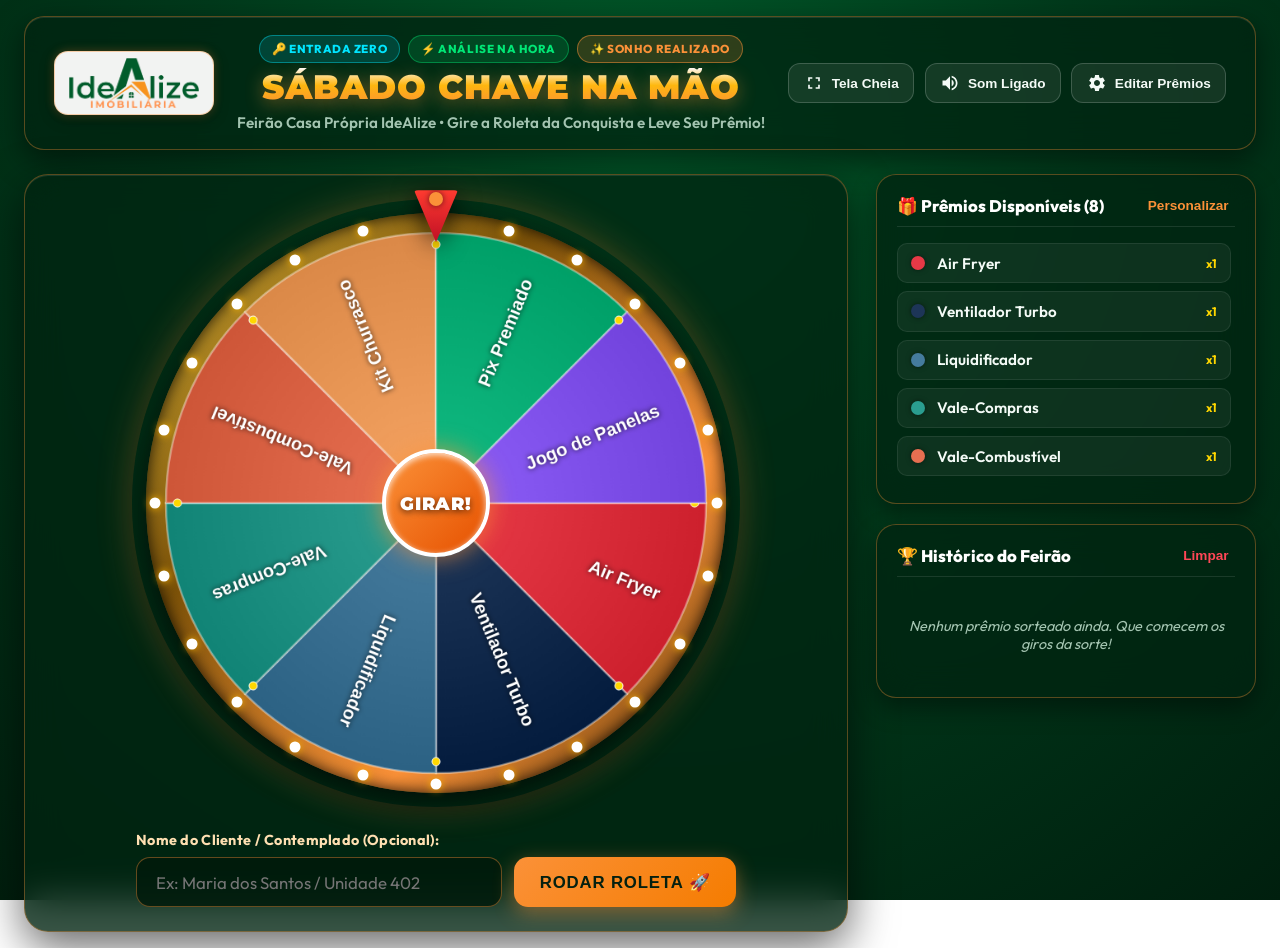
==== index.html @ e8b7c0fc "Roleta IdeAlize Imobiliaria" ====
<!DOCTYPE html>
<html lang="pt-BR">
<head>
  <meta charset="UTF-8">
  <meta name="viewport" content="width=device-width, initial-scale=1.0">
  <title>Roleta Premiada - Sábado Sonho Real</title>
  <link rel="stylesheet" href="style.css">
  <link rel="preconnect" href="https://fonts.googleapis.com">
  <link rel="preconnect" href="https://fonts.gstatic.com" crossorigin>
  <link href="https://fonts.googleapis.com/css2?family=Montserrat:wght@400;600;700;800;900&family=Outfit:wght@400;600;700;900&display=swap" rel="stylesheet">
</head>
<body>
  <!-- Canvas para confetes em tela cheia -->
  <canvas id="confetti-canvas"></canvas>

  <div class="app-container">
    <!-- Barra Superior / Header do Evento -->
    <header class="event-header">
      <div class="header-brand">
        <img src="assets/logo_idealize.png" alt="IdeAlize Imobiliária" class="brand-logo">
      </div>

      <div class="event-title-container">
        <div class="header-badges">
          <span class="badge highlight">🔑 ENTRADA ZERO</span>
          <span class="badge success">⚡ ANÁLISE NA HORA</span>
          <span class="badge gold">✨ SONHO REALIZADO</span>
        </div>
        <h1 id="event-title" contenteditable="true" title="Clique para editar o título">SÁBADO CHAVE NA MÃO</h1>
        <p id="event-subtitle" contenteditable="true" title="Clique para editar o subtítulo">Feirão Casa Própria IdeAlize • Gire a Roleta da Conquista e Leve Seu Prêmio!</p>
      </div>

      <div class="header-actions">
        <button id="btn-fullscreen" class="btn-icon" title="Tela Cheia (Ideal para TVs)">
          <svg viewBox="0 0 24 24" width="20" height="20" fill="currentColor">
            <path d="M7 14H5v5h5v-2H7v-3zm-2-4h2V7h3V5H5v5zm12 7h-3v2h5v-5h-2v3zM14 5v2h3v3h2V5h-5z"/>
          </svg>
          <span>Tela Cheia</span>
        </button>
        <button id="btn-sound-toggle" class="btn-icon" title="Ativar/Desativar Som">
          <svg id="sound-icon-on" viewBox="0 0 24 24" width="20" height="20" fill="currentColor">
            <path d="M3 9v6h4l5 5V4L7 9H3zm13.5 3c0-1.77-1.02-3.29-2.5-4.03v8.05c1.48-.73 2.5-2.25 2.5-4.02zM14 3.23v2.06c2.89.86 5 3.54 5 6.71s-2.11 5.85-5 6.71v2.06c4.01-.91 7-4.49 7-8.77s-2.99-7.86-7-8.77z"/>
          </svg>
          <span id="sound-status">Som Ligado</span>
        </button>
        <button id="btn-open-settings" class="btn-icon" title="Gerenciar Prêmios">
          <svg viewBox="0 0 24 24" width="20" height="20" fill="currentColor">
            <path d="M19.14 12.94c.04-.3.06-.61.06-.94 0-.32-.02-.64-.07-.94l2.03-1.58c.18-.14.23-.41.12-.61l-1.92-3.32c-.12-.22-.37-.29-.59-.22l-2.39.96c-.5-.38-1.03-.7-1.62-.94l-.36-2.54c-.04-.24-.24-.41-.48-.41h-3.84c-.24 0-.43.17-.47.41l-.36 2.54c-.59.24-1.13.57-1.62.94l-2.39-.96c-.22-.08-.47 0-.59.22L2.74 8.87c-.12.21-.08.47.12.61l2.03 1.58c-.05.3-.09.63-.09.94s.02.64.07.94l-2.03 1.58c-.18.14-.23.41-.12.61l1.92 3.32c.12.22.37.29.59.22l2.39-.96c.5.38 1.03.7 1.62.94l.36 2.54c.05.24.24.41.48.41h3.84c.24 0 .44-.17.47-.41l.36-2.54c.59-.24 1.13-.56 1.62-.94l2.39.96c.22.08.47 0 .59-.22l1.92-3.32c.12-.22.07-.47-.12-.61l-2.01-1.58zM12 15.6c-1.98 0-3.6-1.62-3.6-3.6s1.62-3.6 3.6-3.6 3.6 1.62 3.6 3.6-1.62 3.6-3.6 3.6z"/>
          </svg>
          <span>Editar Prêmios</span>
        </button>
      </div>
    </header>

    <!-- Área Principal de Sorteio -->
    <main class="main-content">
      <div class="wheel-stage">
        <!-- Indicador/Ponteiro Superior -->
        <div class="pointer-wrapper">
          <div class="wheel-pointer"></div>
        </div>

        <!-- Container da Roleta -->
        <div class="wheel-outer-glow">
          <div class="wheel-bezel">
            <!-- Luzinhas em volta da borda -->
            <div id="lights-ring" class="lights-ring"></div>
            <canvas id="wheel-canvas" width="680" height="680"></canvas>
            <button id="btn-spin-center" class="center-spin-button" aria-label="Girar Roleta">
              <span class="spin-text">GIRAR!</span>
            </button>
          </div>
        </div>

        <!-- Controles rápidos do cliente / giro -->
        <div class="spin-controls">
          <div class="client-input-card">
            <label for="client-name">Nome do Cliente / Contemplado (Opcional):</label>
            <div class="input-with-button">
              <input type="text" id="client-name" placeholder="Ex: Maria dos Santos / Unidade 402" autocomplete="off">
              <button id="btn-spin-action" class="btn-primary-action">
                <span class="btn-glow"></span>
                <span class="btn-label">RODAR ROLETA 🚀</span>
              </button>
            </div>
          </div>
        </div>
      </div>

      <!-- Barra Lateral: Histórico de Ganhadores e Prêmios Ativos -->
      <aside class="sidebar-panel">
        <div class="panel-section">
          <div class="section-header">
            <h3>🎁 Prêmios Disponíveis (<span id="prizes-count">0</span>)</h3>
            <button id="btn-quick-manage" class="btn-text">Personalizar</button>
          </div>
          <ul id="prizes-list-preview" class="prizes-preview-list">
            <!-- Injetado dinamicamente -->
          </ul>
        </div>

        <div class="panel-section history-section">
          <div class="section-header">
            <h3>🏆 Histórico do Feirão</h3>
            <button id="btn-clear-history" class="btn-text danger" title="Limpar histórico">Limpar</button>
          </div>
          <div id="history-empty" class="history-empty">
            Nenhum prêmio sorteado ainda. Que comecem os giros da sorte!
          </div>
          <ul id="history-list" class="history-list">
            <!-- Injetado dinamicamente -->
          </ul>
          <button id="btn-export-history" class="btn-secondary" style="display: none;">
            📥 Baixar Relatório (CSV)
          </button>
        </div>
      </aside>
    </main>

    <!-- Modal de Vitória (Dialog) -->
    <dialog id="winner-modal" class="custom-dialog">
      <div class="modal-content winner-card">
        <div class="winner-shine"></div>
        <div class="winner-icon-burst">🎉</div>
        <span class="winner-tag">PARABÉNS! VOCÊ FOI PREMIADO!</span>
        <h2 id="winner-client-display" class="winner-client">Novo Morador!</h2>
        <div class="prize-trophy-box">
          <div class="prize-category-label">PRÊMIO GANHO:</div>
          <div id="winner-prize-name" class="winner-prize">Air Fryer Digital</div>
        </div>
        <p class="winner-message">O sonho da casa própria agora está completo com esse presentaço!</p>
        <div class="modal-actions">
          <button id="btn-close-winner" class="btn-primary-action">CONTINUAR FESTA 👏</button>
        </div>
      </div>
    </dialog>

    <!-- Modal de Configurações / Edição de Prêmios -->
    <dialog id="settings-modal" class="custom-dialog">
      <div class="modal-content settings-card">
        <div class="modal-header">
          <h2>⚙️ Gerenciador de Prêmios & Roleta</h2>
          <button id="btn-close-settings" class="btn-close">&times;</button>
        </div>

        <div class="settings-body">
          <div class="setting-group">
            <label class="setting-title">Sugestões de Título para o Evento:</label>
            <div class="event-presets">
              <button class="preset-btn" data-title="SÁBADO CHAVE NA MÃO" data-sub="Feirão Casa Própria • Zero Entrada & Análise Imediata">Sábado Chave na Mão</button>
              <button class="preset-btn" data-title="GIRO DO SONHO REAL" data-sub="Análise na Hora • Entrada Zero • Seu Novo Lar com Prêmios!">Giro do Sonho Real</button>
              <button class="preset-btn" data-title="MEGA FEIRÃO ZERO ENTRADA" data-sub="Muitos Sonhos Realizados • Gire e Ganhe Prêmios para Casa Nova">Mega Feirão Zero Entrada</button>
              <button class="preset-btn" data-title="SÁBADO DA CONQUISTA" data-sub="Aprovação na Hora & Prêmios Exclusivos da Casa Própria">Sábado da Conquista</button>
            </div>
          </div>

          <div class="setting-group">
            <div class="section-flex-title">
              <label class="setting-title">Itens da Roleta:</label>
              <button id="btn-add-prize" class="btn-secondary small">+ Novo Prêmio</button>
            </div>
            <div class="table-container">
              <table id="prizes-table" class="prizes-table">
                <thead>
                  <tr>
                    <th>Cor</th>
                    <th>Nome do Prêmio</th>
                    <th>Peso/Chance</th>
                    <th>Remover se Sair?</th>
                    <th>Ações</th>
                  </tr>
                </thead>
                <tbody id="prizes-table-body">
                  <!-- Gerado via JS -->
                </tbody>
              </table>
            </div>
          </div>

          <div class="setting-group">
            <label class="checkbox-option">
              <input type="checkbox" id="setting-auto-remove">
              <span>Remover automaticamente prêmios sorteados da roleta</span>
            </label>
          </div>
        </div>

        <div class="modal-footer">
          <button id="btn-reset-default-prizes" class="btn-secondary">Restaurar Padrão do Feirão</button>
          <button id="btn-save-settings" class="btn-primary-action">Salvar e Atualizar Roleta</button>
        </div>
      </div>
    </dialog>
  </div>

  <script src="app.js"></script>
</body>
</html>
---- style.css ----
:root {
  /* Cores Extraídas da Logo da IdeAlize Imobiliária */
  --brand-green: #005b2a;
  --brand-green-dark: #002e15;
  --brand-green-deep: #001f0e;
  --brand-green-light: #00873e;
  --brand-orange: #fb9138;
  --brand-orange-dark: #e6761c;
  
  --bg-gradient: radial-gradient(circle at 50% 15%, #005b2a 0%, #003a1b 45%, #001f0e 100%);
  --gold-primary: #fb9138;
  --gold-gradient: linear-gradient(135deg, #fb9138 0%, #ffb703 100%);
  --gold-text: #ffe0b2;
  --accent-cyan: #00e5ff;
  
  --card-bg: rgba(0, 36, 17, 0.78);
  --card-border: rgba(251, 145, 56, 0.35);
  --text-main: #f4fbf7;
  --text-muted: #a3c4b1;
  --danger-color: #ff4757;
  --success-color: #00e676;
  --shadow-glow: 0 0 35px rgba(251, 145, 56, 0.3);
}

* {
  box-sizing: border-box;
  margin: 0;
  padding: 0;
}

body {
  font-family: 'Outfit', 'Montserrat', -apple-system, BlinkMacSystemFont, sans-serif;
  background: var(--bg-gradient);
  background-attachment: fixed;
  color: var(--text-main);
  min-height: 100vh;
  overflow-x: hidden;
  position: relative;
}

/* Canvas de Confetes cobrindo tela */
#confetti-canvas {
  position: fixed;
  top: 0;
  left: 0;
  width: 100vw;
  height: 100vh;
  pointer-events: none;
  z-index: 9999;
}

.app-container {
  display: flex;
  flex-direction: column;
  min-height: 100vh;
  max-width: 1440px;
  margin: 0 auto;
  padding: 1rem 1.5rem;
}

/* Header */
.event-header {
  display: flex;
  flex-wrap: wrap;
  align-items: center;
  justify-content: space-between;
  gap: 1.25rem;
  padding: 1.1rem 1.8rem;
  background: var(--card-bg);
  border: 1.5px solid var(--card-border);
  border-radius: 20px;
  backdrop-filter: blur(18px);
  box-shadow: 0 10px 30px rgba(0, 0, 0, 0.5), inset 0 1px 0 rgba(255, 255, 255, 0.1);
  margin-bottom: 1.5rem;
}

/* Container da Logo com suporte a contraste perfeito */
.header-brand {
  display: flex;
  align-items: center;
}

.brand-logo {
  height: 64px;
  width: auto;
  object-fit: contain;
  background: rgba(255, 255, 255, 0.95);
  padding: 6px 14px;
  border-radius: 14px;
  box-shadow: 0 4px 15px rgba(0, 0, 0, 0.3), 0 0 10px rgba(251, 145, 56, 0.3);
  border: 1px solid rgba(251, 145, 56, 0.4);
  transition: transform 0.2s ease;
}

.brand-logo:hover {
  transform: scale(1.03);
}

.event-title-container {
  text-align: center;
  flex: 1;
  min-width: 280px;
  display: flex;
  flex-direction: column;
  align-items: center;
  gap: 0.35rem;
}

.header-badges {
  display: flex;
  flex-wrap: wrap;
  justify-content: center;
  gap: 0.5rem;
}

.badge {
  font-size: 0.72rem;
  font-weight: 800;
  text-transform: uppercase;
  letter-spacing: 0.05em;
  padding: 0.35rem 0.75rem;
  border-radius: 999px;
  display: inline-flex;
  align-items: center;
}

.badge.highlight {
  background: rgba(0, 229, 255, 0.15);
  color: #00e5ff;
  border: 1px solid rgba(0, 229, 255, 0.4);
}

.badge.success {
  background: rgba(0, 230, 118, 0.15);
  color: #00e676;
  border: 1px solid rgba(0, 230, 118, 0.4);
}

.badge.gold {
  background: rgba(251, 145, 56, 0.18);
  color: #fb9138;
  border: 1px solid rgba(251, 145, 56, 0.5);
}

.event-title-container h1 {
  font-family: 'Montserrat', sans-serif;
  font-size: 2.1rem;
  font-weight: 900;
  letter-spacing: 0.03em;
  background: linear-gradient(180deg, #ffffff 0%, #ffc107 45%, #fb9138 100%);
  -webkit-background-clip: text;
  -webkit-text-fill-color: transparent;
  text-shadow: 0 4px 18px rgba(251, 145, 56, 0.45);
  cursor: text;
  outline: none;
  line-height: 1.15;
}

.event-title-container p {
  color: var(--text-muted);
  font-size: 0.95rem;
  font-weight: 600;
  cursor: text;
  outline: none;
}

.header-actions {
  display: flex;
  gap: 0.65rem;
}

.btn-icon {
  background: rgba(255, 255, 255, 0.08);
  border: 1px solid rgba(255, 255, 255, 0.18);
  color: var(--text-main);
  padding: 0.55rem 0.9rem;
  border-radius: 12px;
  cursor: pointer;
  display: inline-flex;
  align-items: center;
  gap: 0.5rem;
  font-weight: 600;
  font-size: 0.85rem;
  transition: all 0.2s ease;
}

.btn-icon:hover {
  background: rgba(251, 145, 56, 0.2);
  border-color: rgba(251, 145, 56, 0.6);
  color: var(--brand-orange);
  transform: translateY(-2px);
}

/* Área Principal */
.main-content {
  display: grid;
  grid-template-columns: 1fr 380px;
  gap: 1.75rem;
  align-items: start;
}

@media (max-width: 1080px) {
  .main-content {
    grid-template-columns: 1fr;
  }
}

/* Palco da Roleta */
.wheel-stage {
  display: flex;
  flex-direction: column;
  align-items: center;
  position: relative;
  padding: 1.5rem;
  background: var(--card-bg);
  border: 1.5px solid var(--card-border);
  border-radius: 24px;
  backdrop-filter: blur(18px);
  box-shadow: 0 15px 45px rgba(0, 0, 0, 0.6), inset 0 1px 0 rgba(255, 255, 255, 0.1);
}

/* Ponteiro / Marcador Superior */
.pointer-wrapper {
  position: absolute;
  top: 15px;
  left: 50%;
  transform: translateX(-50%);
  z-index: 50;
  filter: drop-shadow(0 6px 12px rgba(0, 0, 0, 0.8));
}

.wheel-pointer {
  width: 44px;
  height: 52px;
  background: linear-gradient(180deg, #ff3b30 0%, #c01025 100%);
  clip-path: polygon(50% 100%, 0% 0%, 100% 0%);
  border-radius: 4px 4px 0 0;
  transform-origin: top center;
  transition: transform 0.08s cubic-bezier(0.1, 0.7, 1.0, 0.1);
}

.wheel-pointer::before {
  content: '';
  position: absolute;
  top: 2px;
  left: 50%;
  transform: translateX(-50%);
  width: 14px;
  height: 14px;
  background: #fb9138;
  border-radius: 50%;
  box-shadow: 0 0 6px rgba(0,0,0,0.6);
}

.wheel-pointer.kick {
  transform: rotate(-18deg);
}

/* Aro da Roleta e Brilho */
.wheel-outer-glow {
  position: relative;
  padding: 14px;
  border-radius: 50%;
  background: radial-gradient(circle, rgba(251, 145, 56, 0.25) 0%, rgba(0, 91, 42, 0.1) 70%, transparent 100%);
  box-shadow: var(--shadow-glow);
}

.wheel-bezel {
  position: relative;
  width: min(580px, 80vw);
  height: min(580px, 80vw);
  border-radius: 50%;
  background: linear-gradient(135deg, #d4af37 0%, #7c5208 35%, #fb9138 70%, #4a2f02 100%);
  box-shadow: inset 0 0 16px rgba(0,0,0,0.85), 0 10px 30px rgba(0,0,0,0.7);
  display: flex;
  align-items: center;
  justify-content: center;
  padding: 10px;
}

/* Luzes na borda da roleta */
.lights-ring {
  position: absolute;
  width: 100%;
  height: 100%;
  border-radius: 50%;
  pointer-events: none;
}

.light-bulb {
  position: absolute;
  width: 11px;
  height: 11px;
  border-radius: 50%;
  background: #fff;
  box-shadow: 0 0 8px #ffb703;
  transform: translate(-50%, -50%);
  transition: background 0.3s, box-shadow 0.3s;
}

.light-bulb.active-glow {
  background: #00e676;
  box-shadow: 0 0 14px #00e676, 0 0 22px #00e5ff;
}

/* Canvas da Roleta */
#wheel-canvas {
  width: 100%;
  height: 100%;
  border-radius: 50%;
  display: block;
}

/* Botão Central de Girar */
.center-spin-button {
  position: absolute;
  top: 50%;
  left: 50%;
  transform: translate(-50%, -50%);
  width: 108px;
  height: 108px;
  border-radius: 50%;
  border: 4px solid #ffffff;
  background: linear-gradient(135deg, #fb9138 0%, #e65100 100%);
  box-shadow: 0 0 25px rgba(251, 145, 56, 0.7), inset 0 2px 6px rgba(255,255,255,0.8);
  cursor: pointer;
  display: flex;
  align-items: center;
  justify-content: center;
  z-index: 20;
  transition: transform 0.15s ease, filter 0.2s ease;
}

.center-spin-button:hover:not(:disabled) {
  transform: translate(-50%, -50%) scale(1.08);
  filter: brightness(1.15);
}

.center-spin-button:active:not(:disabled) {
  transform: translate(-50%, -50%) scale(0.96);
}

.center-spin-button:disabled {
  opacity: 0.7;
  cursor: not-allowed;
  filter: grayscale(0.5);
}

.spin-text {
  font-family: 'Montserrat', sans-serif;
  font-size: 1.15rem;
  font-weight: 900;
  color: #fff;
  text-shadow: 0 2px 6px rgba(0,0,0,0.6);
  letter-spacing: 0.05em;
}

/* Controles de Entrada do Cliente */
.spin-controls {
  width: 100%;
  max-width: 600px;
  margin-top: 1.5rem;
}

.client-input-card {
  display: flex;
  flex-direction: column;
  gap: 0.5rem;
}

.client-input-card label {
  font-size: 0.9rem;
  font-weight: 700;
  color: var(--gold-text);
  letter-spacing: 0.02em;
}

.input-with-button {
  display: flex;
  gap: 0.75rem;
}

.input-with-button input {
  flex: 1;
  background: rgba(0, 26, 12, 0.85);
  border: 1.5px solid rgba(251, 145, 56, 0.4);
  border-radius: 14px;
  padding: 0.85rem 1.2rem;
  font-size: 1.05rem;
  color: #ffffff;
  outline: none;
  font-family: inherit;
  transition: border-color 0.2s, box-shadow 0.2s;
}

.input-with-button input:focus {
  border-color: var(--brand-orange);
  box-shadow: 0 0 16px rgba(251, 145, 56, 0.4);
}

.btn-primary-action {
  background: linear-gradient(135deg, #fb9138 0%, #f57c00 100%);
  color: #052010;
  border: none;
  border-radius: 14px;
  padding: 0.85rem 1.6rem;
  font-size: 1.05rem;
  font-weight: 900;
  letter-spacing: 0.05em;
  cursor: pointer;
  box-shadow: 0 6px 20px rgba(251, 145, 56, 0.45);
  transition: all 0.2s ease;
  white-space: nowrap;
}

.btn-primary-action:hover:not(:disabled) {
  transform: translateY(-2px);
  box-shadow: 0 8px 25px rgba(251, 145, 56, 0.65);
  filter: brightness(1.1);
}

.btn-primary-action:disabled {
  opacity: 0.6;
  cursor: not-allowed;
  transform: none;
}

/* Barra Lateral */
.sidebar-panel {
  display: flex;
  flex-direction: column;
  gap: 1.25rem;
}

.panel-section {
  background: var(--card-bg);
  border: 1.5px solid var(--card-border);
  border-radius: 20px;
  padding: 1.25rem;
  backdrop-filter: blur(18px);
  box-shadow: 0 10px 25px rgba(0, 0, 0, 0.4);
}

.section-header {
  display: flex;
  justify-content: space-between;
  align-items: center;
  margin-bottom: 1rem;
  border-bottom: 1px solid rgba(255, 255, 255, 0.1);
  padding-bottom: 0.6rem;
}

.section-header h3 {
  font-size: 1.05rem;
  font-weight: 800;
  color: #ffffff;
}

.btn-text {
  background: none;
  border: none;
  color: var(--brand-orange);
  font-size: 0.85rem;
  font-weight: 700;
  cursor: pointer;
  padding: 0.2rem 0.4rem;
}

.btn-text.danger {
  color: var(--danger-color);
}

.btn-text:hover {
  text-decoration: underline;
}

.prizes-preview-list {
  list-style: none;
  display: flex;
  flex-direction: column;
  gap: 0.5rem;
  max-height: 240px;
  overflow-y: auto;
  padding-right: 4px;
}

.prize-pill-item {
  display: flex;
  align-items: center;
  gap: 0.75rem;
  padding: 0.6rem 0.8rem;
  background: rgba(255, 255, 255, 0.05);
  border-radius: 10px;
  border: 1px solid rgba(255, 255, 255, 0.08);
  font-size: 0.95rem;
  font-weight: 600;
}

.prize-color-dot {
  width: 14px;
  height: 14px;
  border-radius: 50%;
  flex-shrink: 0;
  box-shadow: 0 0 5px rgba(0,0,0,0.5);
}

.history-list {
  list-style: none;
  display: flex;
  flex-direction: column;
  gap: 0.6rem;
  max-height: 280px;
  overflow-y: auto;
  padding-right: 4px;
}

.history-item {
  display: flex;
  flex-direction: column;
  padding: 0.7rem 0.9rem;
  background: rgba(255, 255, 255, 0.05);
  border-left: 4px solid var(--brand-orange);
  border-radius: 8px;
  gap: 0.2rem;
  animation: slideIn 0.3s ease;
}

@keyframes slideIn {
  from { opacity: 0; transform: translateX(10px); }
  to { opacity: 1; transform: translateX(0); }
}

.history-top {
  display: flex;
  justify-content: space-between;
  align-items: center;
}

.history-client {
  font-weight: 700;
  color: #fff;
  font-size: 0.95rem;
}

.history-time {
  font-size: 0.75rem;
  color: var(--text-muted);
}

.history-prize {
  color: var(--brand-orange);
  font-weight: 800;
  font-size: 0.95rem;
}

.history-empty {
  font-size: 0.9rem;
  color: var(--text-muted);
  text-align: center;
  padding: 1.5rem 0.5rem;
  font-style: italic;
}

/* Modais / Dialogs */
.custom-dialog {
  border: none;
  background: transparent;
  padding: 0;
  max-width: 90vw;
  margin: auto;
  border-radius: 24px;
  outline: none;
}

.custom-dialog::backdrop {
  background: rgba(0, 22, 10, 0.88);
  backdrop-filter: blur(8px);
}

.modal-content {
  background: #002b14;
  border: 2px solid var(--brand-orange);
  border-radius: 24px;
  padding: 2.2rem;
  color: #fff;
  box-shadow: 0 20px 60px rgba(0, 0, 0, 0.8), var(--shadow-glow);
  position: relative;
  overflow: hidden;
}

/* Modal de Vencedor */
.winner-card {
  text-align: center;
  max-width: 520px;
  display: flex;
  flex-direction: column;
  align-items: center;
  gap: 1rem;
}

.winner-icon-burst {
  font-size: 3.5rem;
  animation: bounce 0.6s infinite alternate cubic-bezier(0.5, 0.05, 1, 0.5);
}

@keyframes bounce {
  from { transform: scale(1); }
  to { transform: scale(1.2); }
}

.winner-tag {
  background: rgba(251, 145, 56, 0.18);
  color: #fb9138;
  font-size: 0.85rem;
  font-weight: 900;
  padding: 0.4rem 1.2rem;
  border-radius: 999px;
  letter-spacing: 0.1em;
  border: 1px solid rgba(251, 145, 56, 0.5);
}

.winner-client {
  font-size: 1.4rem;
  color: #ffffff;
  font-weight: 700;
}

.prize-trophy-box {
  background: linear-gradient(135deg, rgba(251, 145, 56, 0.15) 0%, rgba(0, 91, 42, 0.2) 100%);
  border: 2px dashed rgba(251, 145, 56, 0.6);
  border-radius: 18px;
  padding: 1.4rem 2rem;
  width: 100%;
}

.prize-category-label {
  font-size: 0.8rem;
  font-weight: 700;
  color: var(--text-muted);
  letter-spacing: 0.08em;
  margin-bottom: 0.3rem;
}

.winner-prize {
  font-family: 'Montserrat', sans-serif;
  font-size: 2.2rem;
  font-weight: 900;
  color: #fb9138;
  text-shadow: 0 4px 20px rgba(251, 145, 56, 0.5);
}

.winner-message {
  font-size: 1rem;
  color: #cbd5e1;
}

/* Modal de Configurações */
.settings-card {
  width: 720px;
  max-width: 95vw;
}

.modal-header {
  display: flex;
  justify-content: space-between;
  align-items: center;
  border-bottom: 1px solid rgba(255, 255, 255, 0.1);
  padding-bottom: 1rem;
  margin-bottom: 1.2rem;
}

.modal-header h2 {
  font-size: 1.3rem;
  font-weight: 800;
}

.btn-close {
  background: none;
  border: none;
  color: var(--text-muted);
  font-size: 2rem;
  line-height: 1;
  cursor: pointer;
}

.btn-close:hover {
  color: #fff;
}

.settings-body {
  display: flex;
  flex-direction: column;
  gap: 1.2rem;
  max-height: 60vh;
  overflow-y: auto;
  padding-right: 6px;
}

.setting-title {
  font-size: 0.95rem;
  font-weight: 700;
  color: var(--gold-text);
  margin-bottom: 0.5rem;
  display: block;
}

.event-presets {
  display: grid;
  grid-template-columns: repeat(auto-fit, minmax(200px, 1fr));
  gap: 0.6rem;
}

.preset-btn {
  background: rgba(255, 255, 255, 0.05);
  border: 1px solid rgba(251, 145, 56, 0.25);
  color: #fff;
  padding: 0.6rem;
  border-radius: 10px;
  font-size: 0.85rem;
  font-weight: 600;
  cursor: pointer;
  transition: all 0.2s ease;
  text-align: left;
}

.preset-btn:hover {
  background: rgba(251, 145, 56, 0.18);
  border-color: var(--brand-orange);
  color: var(--brand-orange);
}

.section-flex-title {
  display: flex;
  justify-content: space-between;
  align-items: center;
  margin-bottom: 0.5rem;
}

.table-container {
  overflow-x: auto;
}

.prizes-table {
  width: 100%;
  border-collapse: collapse;
  font-size: 0.9rem;
}

.prizes-table th {
  text-align: left;
  padding: 0.6rem;
  background: rgba(0, 0, 0, 0.35);
  color: var(--text-muted);
  font-weight: 700;
}

.prizes-table td {
  padding: 0.6rem;
  border-bottom: 1px solid rgba(255, 255, 255, 0.06);
}

.prizes-table input[type="text"] {
  width: 100%;
  background: rgba(0, 0, 0, 0.45);
  border: 1px solid rgba(255, 255, 255, 0.15);
  color: #fff;
  padding: 0.4rem 0.6rem;
  border-radius: 6px;
  font-size: 0.9rem;
}

.prizes-table input[type="number"] {
  width: 70px;
  background: rgba(0, 0, 0, 0.45);
  border: 1px solid rgba(255, 255, 255, 0.15);
  color: #fff;
  padding: 0.4rem 0.6rem;
  border-radius: 6px;
  font-size: 0.9rem;
}

.prizes-table input[type="color"] {
  border: none;
  width: 32px;
  height: 32px;
  border-radius: 50%;
  cursor: pointer;
  background: transparent;
}

.btn-table-remove {
  background: rgba(255, 71, 87, 0.2);
  border: 1px solid var(--danger-color);
  color: var(--danger-color);
  padding: 0.3rem 0.6rem;
  border-radius: 6px;
  cursor: pointer;
  font-weight: 700;
}

.btn-table-remove:hover {
  background: var(--danger-color);
  color: #fff;
}

.checkbox-option {
  display: flex;
  align-items: center;
  gap: 0.6rem;
  cursor: pointer;
  font-size: 0.9rem;
}

.checkbox-option input {
  width: 18px;
  height: 18px;
  accent-color: var(--brand-orange);
}

.modal-footer {
  display: flex;
  justify-content: space-between;
  margin-top: 1.5rem;
  padding-top: 1rem;
  border-top: 1px solid rgba(255, 255, 255, 0.1);
  gap: 1rem;
}

.btn-secondary {
  background: rgba(255, 255, 255, 0.08);
  border: 1px solid rgba(255, 255, 255, 0.18);
  color: #fff;
  padding: 0.6rem 1.2rem;
  border-radius: 12px;
  cursor: pointer;
  font-weight: 700;
  transition: all 0.2s ease;
}

.btn-secondary.small {
  padding: 0.35rem 0.75rem;
  font-size: 0.85rem;
}

.btn-secondary:hover {
  background: rgba(255, 255, 255, 0.15);
}

/* Responsividade */
@media (max-width: 640px) {
  .event-header {
    flex-direction: column;
    text-align: center;
    padding: 1rem;
  }
  .input-with-button {
    flex-direction: column;
  }
  .wheel-bezel {
    width: 320px;
    height: 320px;
  }
  .center-spin-button {
    width: 80px;
    height: 80px;
  }
  .spin-text {
    font-size: 0.9rem;
  }
  .winner-prize {
    font-size: 1.6rem;
  }
}
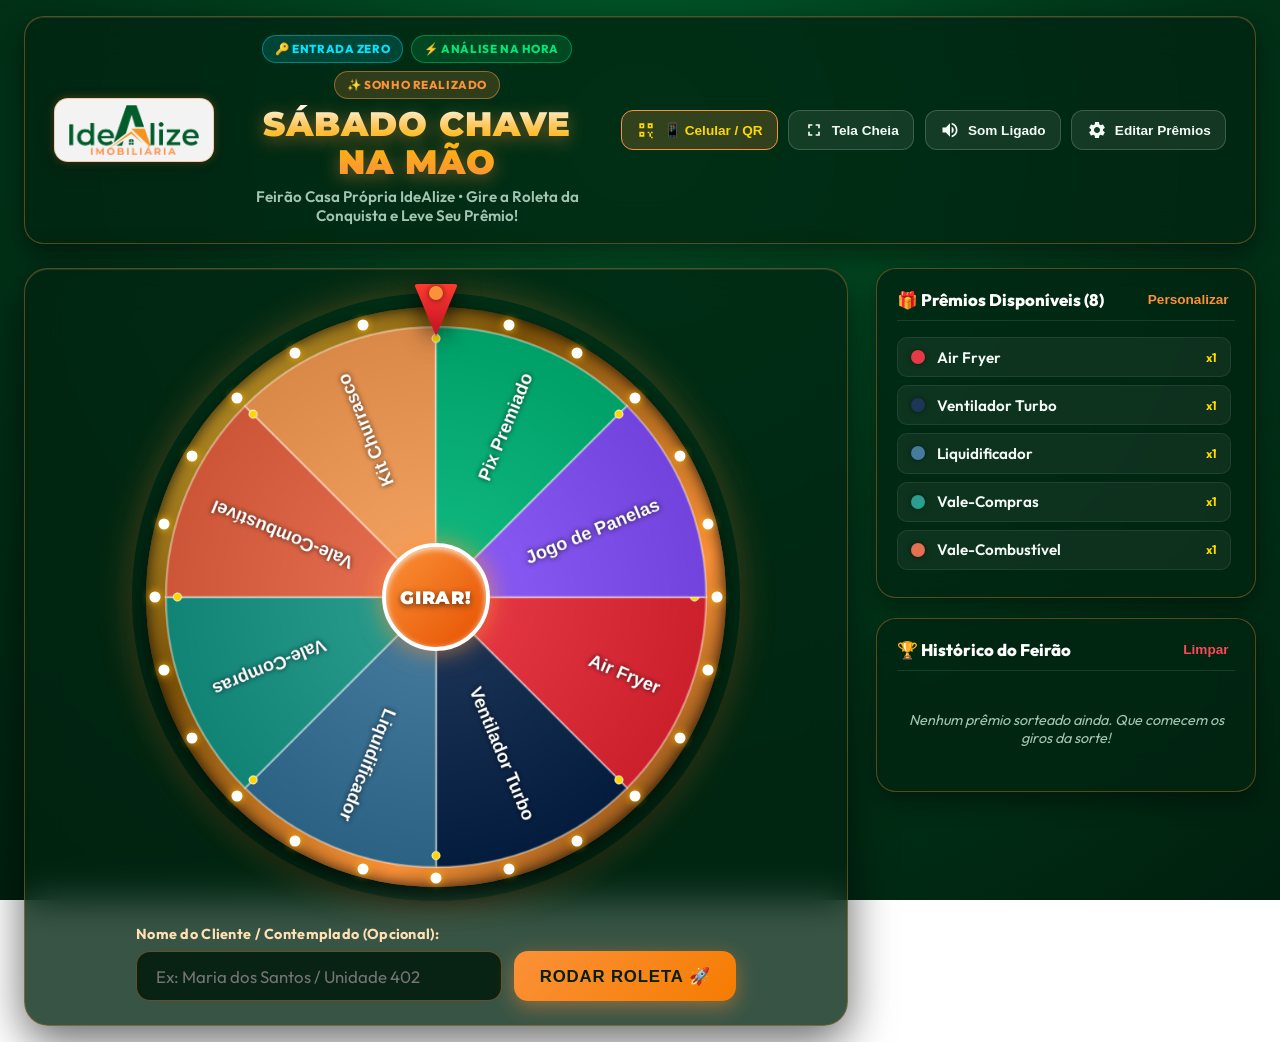
==== commit e704d995: "Adiciona QR Code e controle remoto mobile via celular" ====
--- a/index.html
+++ b/index.html
@@ -31,6 +31,12 @@
       </div>
 
       <div class="header-actions">
+        <button id="btn-open-qr" class="btn-icon highlight-btn" title="Controle pelo Celular (QR Code)">
+          <svg viewBox="0 0 24 24" width="20" height="20" fill="currentColor">
+            <path d="M4 4h6v6H4V4zm2 2v2h2V6H6zm8-2h6v6h-6V4zm2 2v2h2V6h-2zM4 14h6v6H4v-6zm2 2v2h2v-2H6zm10 0h2v2h-2v-2zm-2-2h2v2h-2v-2zm4 0h2v2h-2v-2zm-2 4h2v2h-2v-2zm2 2h2v2h-2v-2zM14 6h2v2h-2V6zm-8 8h2v2H6v-2z"/>
+          </svg>
+          <span>📱 Celular / QR</span>
+        </button>
         <button id="btn-fullscreen" class="btn-icon" title="Tela Cheia (Ideal para TVs)">
           <svg viewBox="0 0 24 24" width="20" height="20" fill="currentColor">
             <path d="M7 14H5v5h5v-2H7v-3zm-2-4h2V7h3V5H5v5zm12 7h-3v2h5v-5h-2v3zM14 5v2h3v3h2V5h-5z"/>
@@ -191,8 +197,32 @@
         </div>
       </div>
     </dialog>
+
+    <!-- Modal do QR Code para Controle Remoto no Celular -->
+    <dialog id="qr-modal" class="custom-dialog">
+      <div class="modal-content qr-card">
+        <div class="modal-header">
+          <h2>📱 Controle a Roleta pelo Celular</h2>
+          <button id="btn-close-qr" class="btn-close">&times;</button>
+        </div>
+        <div class="qr-body">
+          <p class="qr-instructions">Aponte a câmera do seu smartphone para o QR Code abaixo para abrir o controle e disparar o giro direto do celular!</p>
+          <div id="qrcode-container" class="qrcode-wrapper"></div>
+          <div class="qr-info-pills">
+            <span class="qr-room-tag">SALA: <strong id="qr-room-code">...</strong></span>
+            <span id="qr-status-tag" class="qr-status-tag">🟡 Aguardando Celular...</span>
+          </div>
+          <div class="qr-link-copy">
+            <input type="text" id="qr-direct-link" readonly>
+            <button id="btn-copy-qr-link" class="btn-secondary small">Copiar Link</button>
+          </div>
+        </div>
+      </div>
+    </dialog>
   </div>
 
+  <script src="assets/qrcode.min.js"></script>
+  <script src="assets/paho-mqtt.min.js"></script>
   <script src="app.js"></script>
 </body>
 </html>
--- a/style.css
+++ b/style.css
@@ -189,6 +189,94 @@
   border-color: rgba(251, 145, 56, 0.6);
   color: var(--brand-orange);
   transform: translateY(-2px);
+}
+
+.btn-icon.highlight-btn {
+  background: rgba(251, 145, 56, 0.2);
+  border-color: var(--brand-orange);
+  color: #ffd700;
+  font-weight: 800;
+}
+
+.btn-icon.highlight-btn:hover {
+  background: var(--brand-orange);
+  color: #052010;
+}
+
+/* Modal de QR Code */
+.qr-card {
+  text-align: center;
+  max-width: 480px;
+}
+
+.qr-instructions {
+  font-size: 0.95rem;
+  color: var(--text-muted);
+  margin-bottom: 1.25rem;
+  line-height: 1.4;
+}
+
+.qrcode-wrapper {
+  background: #ffffff;
+  padding: 16px;
+  border-radius: 18px;
+  display: inline-block;
+  margin: 0 auto 1.25rem auto;
+  box-shadow: 0 8px 25px rgba(0, 0, 0, 0.5), 0 0 15px rgba(251, 145, 56, 0.3);
+}
+
+.qrcode-wrapper img, .qrcode-wrapper canvas {
+  display: block;
+  margin: 0 auto;
+}
+
+.qr-info-pills {
+  display: flex;
+  flex-wrap: wrap;
+  justify-content: center;
+  gap: 0.75rem;
+  margin-bottom: 1rem;
+}
+
+.qr-room-tag {
+  background: rgba(255, 255, 255, 0.08);
+  border: 1px solid rgba(255, 255, 255, 0.2);
+  padding: 0.4rem 0.8rem;
+  border-radius: 999px;
+  font-size: 0.85rem;
+}
+
+.qr-status-tag {
+  background: rgba(251, 145, 56, 0.15);
+  border: 1px solid var(--brand-orange);
+  color: var(--brand-orange);
+  padding: 0.4rem 0.8rem;
+  border-radius: 999px;
+  font-size: 0.85rem;
+  font-weight: 700;
+}
+
+.qr-status-tag.connected {
+  background: rgba(0, 230, 118, 0.15);
+  border-color: #00e676;
+  color: #00e676;
+}
+
+.qr-link-copy {
+  display: flex;
+  gap: 0.5rem;
+  align-items: center;
+}
+
+.qr-link-copy input {
+  flex: 1;
+  background: rgba(0, 0, 0, 0.4);
+  border: 1px solid rgba(255, 255, 255, 0.2);
+  padding: 0.5rem 0.8rem;
+  border-radius: 8px;
+  color: #fff;
+  font-size: 0.82rem;
+  outline: none;
 }
 
 /* Área Principal */
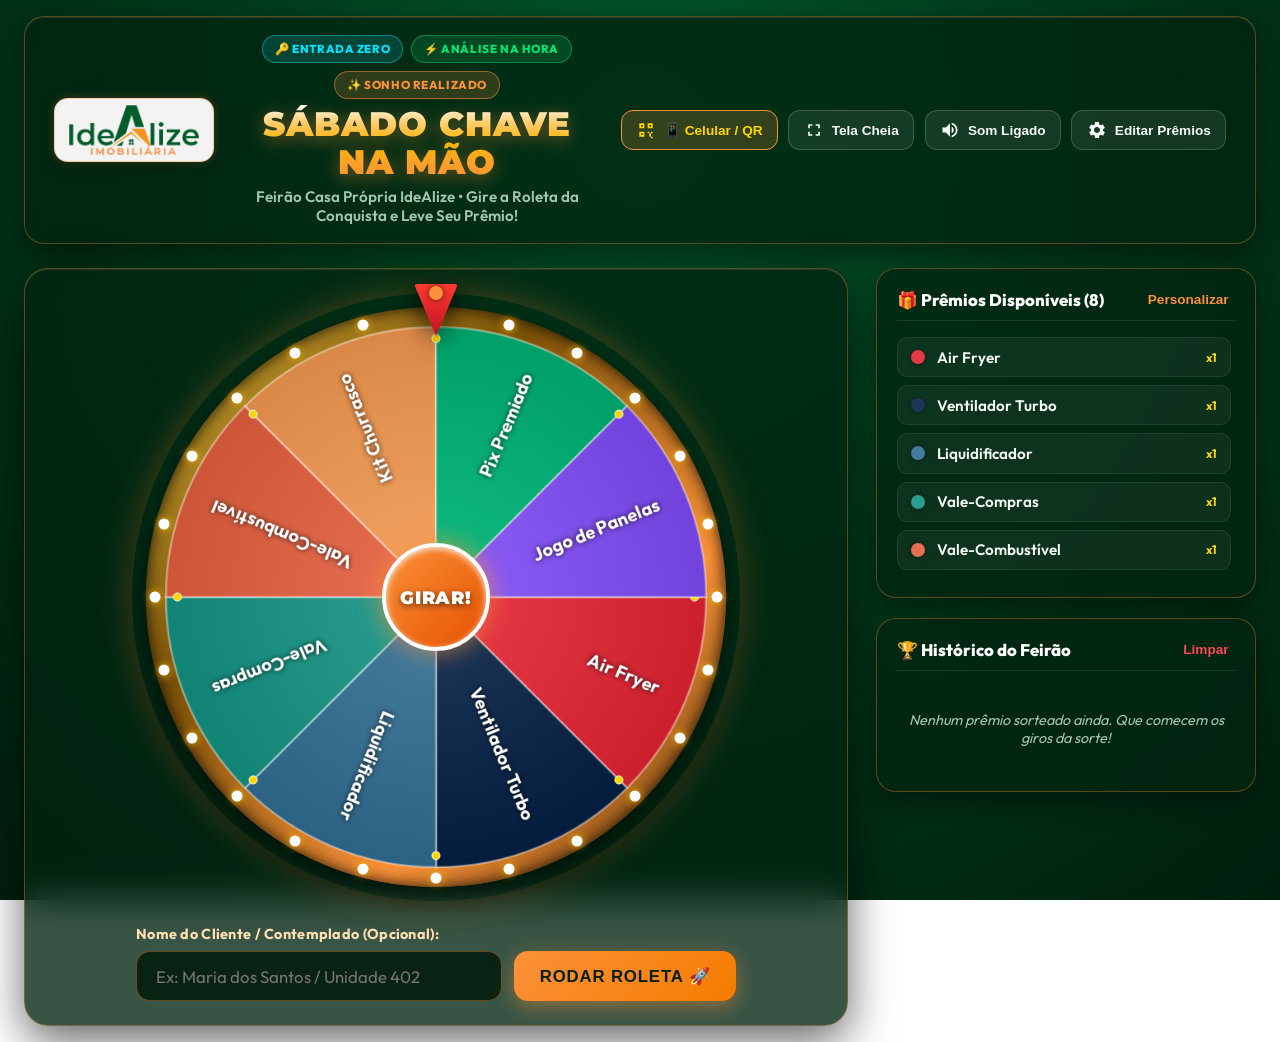
==== commit d8b7b265: "Corrige abertura do modal QR Code com acao direta e fallback" ====
--- a/index.html
+++ b/index.html
@@ -4,7 +4,7 @@
   <meta charset="UTF-8">
   <meta name="viewport" content="width=device-width, initial-scale=1.0">
   <title>Roleta Premiada - Sábado Sonho Real</title>
-  <link rel="stylesheet" href="style.css">
+  <link rel="stylesheet" href="style.css?v=3">
   <link rel="preconnect" href="https://fonts.googleapis.com">
   <link rel="preconnect" href="https://fonts.gstatic.com" crossorigin>
   <link href="https://fonts.googleapis.com/css2?family=Montserrat:wght@400;600;700;800;900&family=Outfit:wght@400;600;700;900&display=swap" rel="stylesheet">
@@ -31,7 +31,7 @@
       </div>
 
       <div class="header-actions">
-        <button id="btn-open-qr" class="btn-icon highlight-btn" title="Controle pelo Celular (QR Code)">
+        <button id="btn-open-qr" class="btn-icon highlight-btn" title="Controle pelo Celular (QR Code)" onclick="if(window.rouletteApp) { window.rouletteApp.openQrModal(); } else { document.getElementById('qr-modal').showModal(); }">
           <svg viewBox="0 0 24 24" width="20" height="20" fill="currentColor">
             <path d="M4 4h6v6H4V4zm2 2v2h2V6H6zm8-2h6v6h-6V4zm2 2v2h2V6h-2zM4 14h6v6H4v-6zm2 2v2h2v-2H6zm10 0h2v2h-2v-2zm-2-2h2v2h-2v-2zm4 0h2v2h-2v-2zm-2 4h2v2h-2v-2zm2 2h2v2h-2v-2zM14 6h2v2h-2V6zm-8 8h2v2H6v-2z"/>
           </svg>
@@ -199,11 +199,11 @@
     </dialog>
 
     <!-- Modal do QR Code para Controle Remoto no Celular -->
-    <dialog id="qr-modal" class="custom-dialog">
+    <dialog id="qr-modal" class="custom-dialog" onclick="if(event.target === this) this.close()">
       <div class="modal-content qr-card">
         <div class="modal-header">
           <h2>📱 Controle a Roleta pelo Celular</h2>
-          <button id="btn-close-qr" class="btn-close">&times;</button>
+          <button id="btn-close-qr" class="btn-close" onclick="document.getElementById('qr-modal').close()">&times;</button>
         </div>
         <div class="qr-body">
           <p class="qr-instructions">Aponte a câmera do seu smartphone para o QR Code abaixo para abrir o controle e disparar o giro direto do celular!</p>
@@ -223,6 +223,6 @@
 
   <script src="assets/qrcode.min.js"></script>
   <script src="assets/paho-mqtt.min.js"></script>
-  <script src="app.js"></script>
+  <script src="app.js?v=3"></script>
 </body>
 </html>
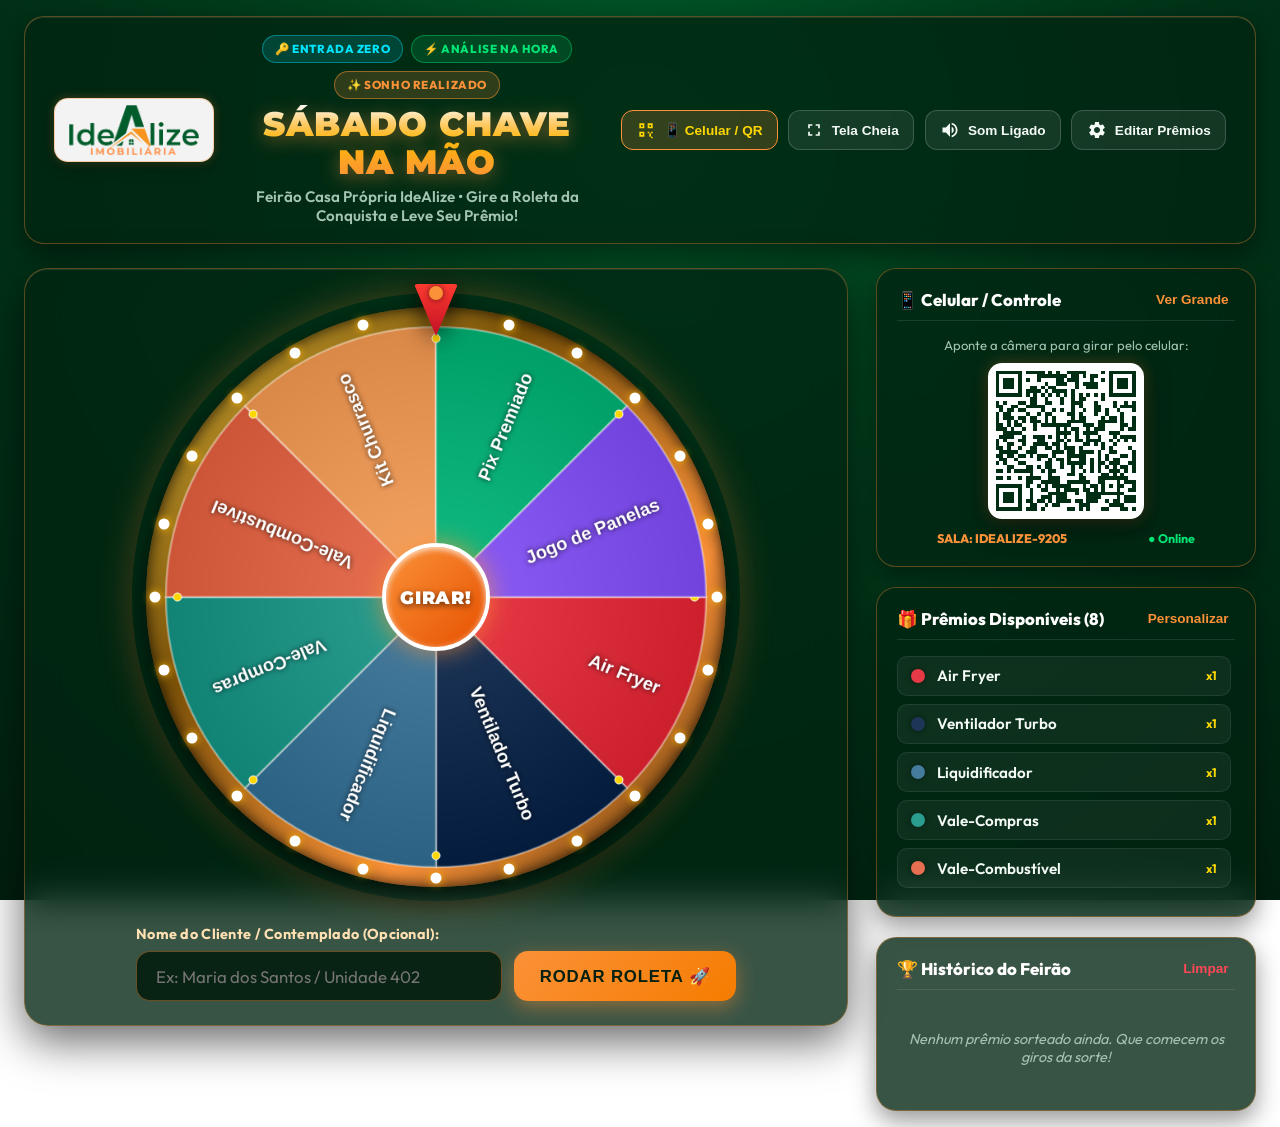
==== commit f7bec5e1: "Exibe QR Code fixo na barra lateral e aprimora modal com escala perfeita" ====
--- a/index.html
+++ b/index.html
@@ -4,7 +4,7 @@
   <meta charset="UTF-8">
   <meta name="viewport" content="width=device-width, initial-scale=1.0">
   <title>Roleta Premiada - Sábado Sonho Real</title>
-  <link rel="stylesheet" href="style.css?v=3">
+  <link rel="stylesheet" href="style.css?v=4">
   <link rel="preconnect" href="https://fonts.googleapis.com">
   <link rel="preconnect" href="https://fonts.gstatic.com" crossorigin>
   <link href="https://fonts.googleapis.com/css2?family=Montserrat:wght@400;600;700;800;900&family=Outfit:wght@400;600;700;900&display=swap" rel="stylesheet">
@@ -95,6 +95,21 @@
 
       <!-- Barra Lateral: Histórico de Ganhadores e Prêmios Ativos -->
       <aside class="sidebar-panel">
+        <div class="panel-section qr-sidebar-card">
+          <div class="section-header">
+            <h3>📱 Celular / Controle</h3>
+            <button id="btn-expand-qr" class="btn-text" onclick="if(window.rouletteApp) { window.rouletteApp.openQrModal(); } else { document.getElementById('qr-modal').showModal(); }">Ver Grande</button>
+          </div>
+          <div style="text-align: center;">
+            <p style="font-size: 0.82rem; color: var(--text-muted); margin-bottom: 0.6rem;">Aponte a câmera para girar pelo celular:</p>
+            <div id="qrcode-sidebar-container" class="qrcode-wrapper" style="padding: 8px; margin-bottom: 0.5rem; cursor: pointer;" onclick="if(window.rouletteApp) { window.rouletteApp.openQrModal(); }"></div>
+            <div style="display:flex; justify-content:space-around; align-items:center; font-size:0.78rem;">
+              <span id="sidebar-room-code" style="color:var(--brand-orange); font-weight:800;">SALA: ...</span>
+              <span id="sidebar-status-tag" style="color:#00e676; font-weight:700;">● Online</span>
+            </div>
+          </div>
+        </div>
+
         <div class="panel-section">
           <div class="section-header">
             <h3>🎁 Prêmios Disponíveis (<span id="prizes-count">0</span>)</h3>
@@ -223,6 +238,6 @@
 
   <script src="assets/qrcode.min.js"></script>
   <script src="assets/paho-mqtt.min.js"></script>
-  <script src="app.js?v=3"></script>
+  <script src="app.js?v=4"></script>
 </body>
 </html>
--- a/style.css
+++ b/style.css
@@ -206,22 +206,25 @@
 /* Modal de QR Code */
 .qr-card {
   text-align: center;
-  max-width: 480px;
+  max-width: 440px;
+  max-height: 88vh;
+  overflow-y: auto;
+  padding: 1.5rem 1.6rem;
 }
 
 .qr-instructions {
-  font-size: 0.95rem;
+  font-size: 0.88rem;
   color: var(--text-muted);
-  margin-bottom: 1.25rem;
-  line-height: 1.4;
+  margin-bottom: 0.8rem;
+  line-height: 1.35;
 }
 
 .qrcode-wrapper {
   background: #ffffff;
-  padding: 16px;
-  border-radius: 18px;
+  padding: 10px;
+  border-radius: 14px;
   display: inline-block;
-  margin: 0 auto 1.25rem auto;
+  margin: 0 auto 0.8rem auto;
   box-shadow: 0 8px 25px rgba(0, 0, 0, 0.5), 0 0 15px rgba(251, 145, 56, 0.3);
 }
 
@@ -234,25 +237,25 @@
   display: flex;
   flex-wrap: wrap;
   justify-content: center;
-  gap: 0.75rem;
-  margin-bottom: 1rem;
+  gap: 0.5rem;
+  margin-bottom: 0.75rem;
 }
 
 .qr-room-tag {
   background: rgba(255, 255, 255, 0.08);
   border: 1px solid rgba(255, 255, 255, 0.2);
-  padding: 0.4rem 0.8rem;
+  padding: 0.35rem 0.75rem;
   border-radius: 999px;
-  font-size: 0.85rem;
+  font-size: 0.82rem;
 }
 
 .qr-status-tag {
   background: rgba(251, 145, 56, 0.15);
   border: 1px solid var(--brand-orange);
   color: var(--brand-orange);
-  padding: 0.4rem 0.8rem;
+  padding: 0.35rem 0.75rem;
   border-radius: 999px;
-  font-size: 0.85rem;
+  font-size: 0.82rem;
   font-weight: 700;
 }
 
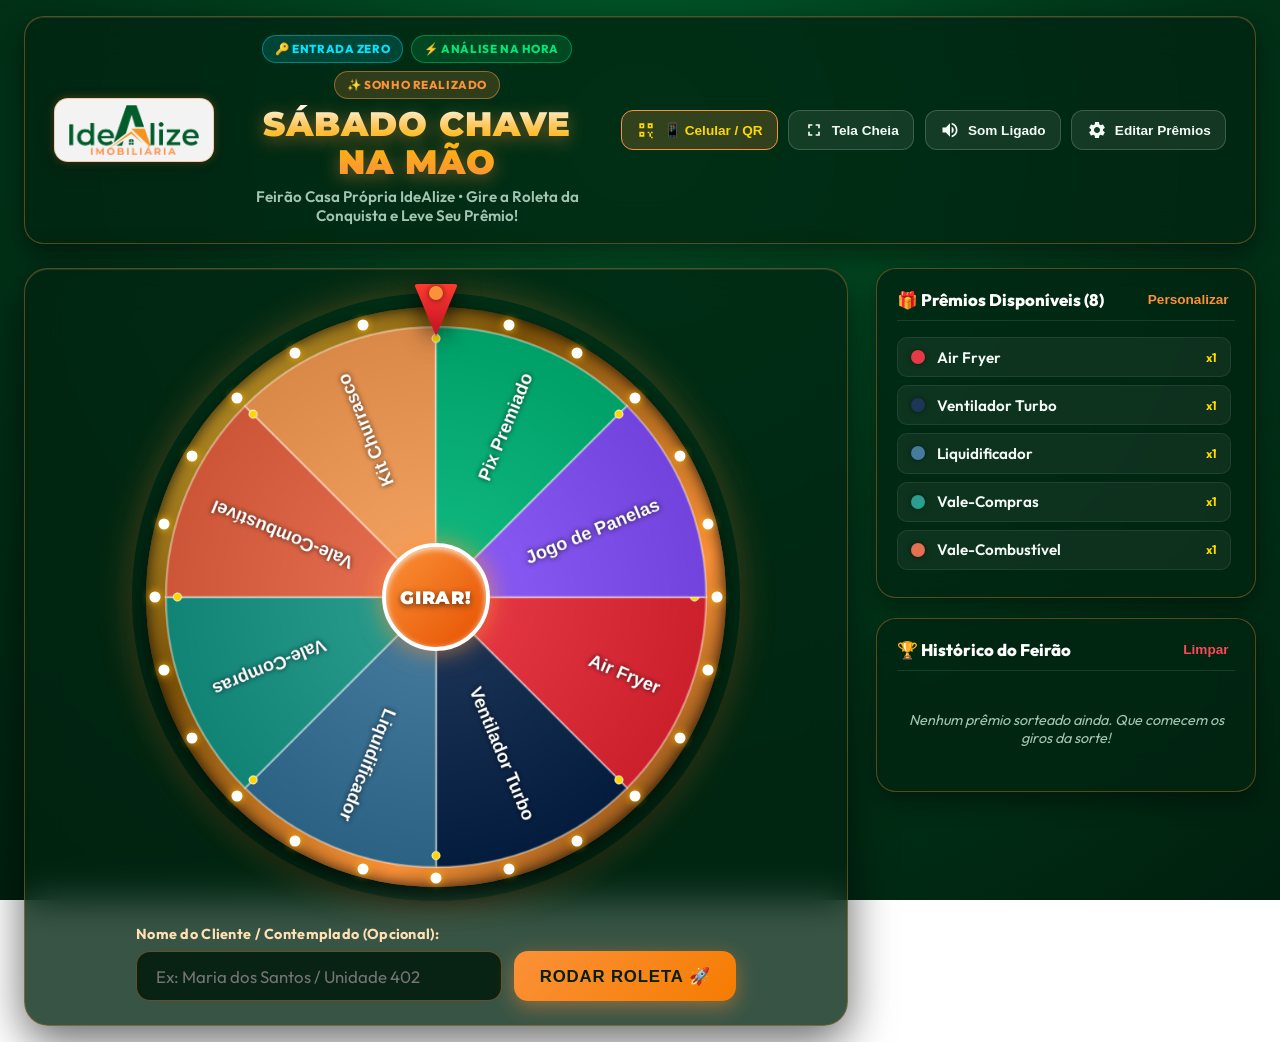
==== commit 90f23c80: "Remove QR code da lateral e torna modal overlay 100% confiavel e centralizado" ====
--- a/index.html
+++ b/index.html
@@ -4,7 +4,7 @@
   <meta charset="UTF-8">
   <meta name="viewport" content="width=device-width, initial-scale=1.0">
   <title>Roleta Premiada - Sábado Sonho Real</title>
-  <link rel="stylesheet" href="style.css?v=4">
+  <link rel="stylesheet" href="style.css?v=5">
   <link rel="preconnect" href="https://fonts.googleapis.com">
   <link rel="preconnect" href="https://fonts.gstatic.com" crossorigin>
   <link href="https://fonts.googleapis.com/css2?family=Montserrat:wght@400;600;700;800;900&family=Outfit:wght@400;600;700;900&display=swap" rel="stylesheet">
@@ -31,7 +31,7 @@
       </div>
 
       <div class="header-actions">
-        <button id="btn-open-qr" class="btn-icon highlight-btn" title="Controle pelo Celular (QR Code)" onclick="if(window.rouletteApp) { window.rouletteApp.openQrModal(); } else { document.getElementById('qr-modal').showModal(); }">
+        <button id="btn-open-qr" class="btn-icon highlight-btn" title="Controle pelo Celular (QR Code)" onclick="openQrModal()">
           <svg viewBox="0 0 24 24" width="20" height="20" fill="currentColor">
             <path d="M4 4h6v6H4V4zm2 2v2h2V6H6zm8-2h6v6h-6V4zm2 2v2h2V6h-2zM4 14h6v6H4v-6zm2 2v2h2v-2H6zm10 0h2v2h-2v-2zm-2-2h2v2h-2v-2zm4 0h2v2h-2v-2zm-2 4h2v2h-2v-2zm2 2h2v2h-2v-2zM14 6h2v2h-2V6zm-8 8h2v2H6v-2z"/>
           </svg>
@@ -95,21 +95,6 @@
 
       <!-- Barra Lateral: Histórico de Ganhadores e Prêmios Ativos -->
       <aside class="sidebar-panel">
-        <div class="panel-section qr-sidebar-card">
-          <div class="section-header">
-            <h3>📱 Celular / Controle</h3>
-            <button id="btn-expand-qr" class="btn-text" onclick="if(window.rouletteApp) { window.rouletteApp.openQrModal(); } else { document.getElementById('qr-modal').showModal(); }">Ver Grande</button>
-          </div>
-          <div style="text-align: center;">
-            <p style="font-size: 0.82rem; color: var(--text-muted); margin-bottom: 0.6rem;">Aponte a câmera para girar pelo celular:</p>
-            <div id="qrcode-sidebar-container" class="qrcode-wrapper" style="padding: 8px; margin-bottom: 0.5rem; cursor: pointer;" onclick="if(window.rouletteApp) { window.rouletteApp.openQrModal(); }"></div>
-            <div style="display:flex; justify-content:space-around; align-items:center; font-size:0.78rem;">
-              <span id="sidebar-room-code" style="color:var(--brand-orange); font-weight:800;">SALA: ...</span>
-              <span id="sidebar-status-tag" style="color:#00e676; font-weight:700;">● Online</span>
-            </div>
-          </div>
-        </div>
-
         <div class="panel-section">
           <div class="section-header">
             <h3>🎁 Prêmios Disponíveis (<span id="prizes-count">0</span>)</h3>
@@ -213,12 +198,12 @@
       </div>
     </dialog>
 
-    <!-- Modal do QR Code para Controle Remoto no Celular -->
-    <dialog id="qr-modal" class="custom-dialog" onclick="if(event.target === this) this.close()">
+    <!-- Modal do QR Code para Controle Remoto no Celular (Overlay Garantido) -->
+    <div id="qr-modal" class="modal-overlay" onclick="if(event.target === this) closeQrModal()">
       <div class="modal-content qr-card">
         <div class="modal-header">
           <h2>📱 Controle a Roleta pelo Celular</h2>
-          <button id="btn-close-qr" class="btn-close" onclick="document.getElementById('qr-modal').close()">&times;</button>
+          <button type="button" id="btn-close-qr" class="btn-close" onclick="closeQrModal()">&times;</button>
         </div>
         <div class="qr-body">
           <p class="qr-instructions">Aponte a câmera do seu smartphone para o QR Code abaixo para abrir o controle e disparar o giro direto do celular!</p>
@@ -229,15 +214,15 @@
           </div>
           <div class="qr-link-copy">
             <input type="text" id="qr-direct-link" readonly>
-            <button id="btn-copy-qr-link" class="btn-secondary small">Copiar Link</button>
-          </div>
-        </div>
-      </div>
-    </dialog>
+            <button type="button" id="btn-copy-qr-link" class="btn-secondary small" onclick="copyQrLink()">Copiar Link</button>
+          </div>
+        </div>
+      </div>
+    </div>
   </div>
 
   <script src="assets/qrcode.min.js"></script>
   <script src="assets/paho-mqtt.min.js"></script>
-  <script src="app.js?v=4"></script>
+  <script src="app.js?v=5"></script>
 </body>
 </html>
--- a/style.css
+++ b/style.css
@@ -203,13 +203,52 @@
   color: #052010;
 }
 
+/* Modal Overlay Garantido (Zero Falhas) */
+.modal-overlay {
+  display: none;
+  position: fixed;
+  top: 0;
+  left: 0;
+  width: 100vw;
+  height: 100vh;
+  background: rgba(0, 15, 7, 0.88);
+  backdrop-filter: blur(10px);
+  -webkit-backdrop-filter: blur(10px);
+  z-index: 999999;
+  align-items: center;
+  justify-content: center;
+  padding: 1rem;
+}
+
+.modal-overlay.active {
+  display: flex !important;
+}
+
 /* Modal de QR Code */
 .qr-card {
   text-align: center;
   max-width: 440px;
+  width: 90vw;
   max-height: 88vh;
   overflow-y: auto;
-  padding: 1.5rem 1.6rem;
+  padding: 1.6rem;
+  margin: auto;
+  background: #002b14;
+  border: 2px solid var(--brand-orange);
+  border-radius: 24px;
+  box-shadow: 0 20px 60px rgba(0, 0, 0, 0.8), var(--shadow-glow);
+  animation: zoomModal 0.2s ease-out;
+}
+
+@keyframes zoomModal {
+  from {
+    transform: scale(0.92);
+    opacity: 0;
+  }
+  to {
+    transform: scale(1);
+    opacity: 1;
+  }
 }
 
 .qr-instructions {
